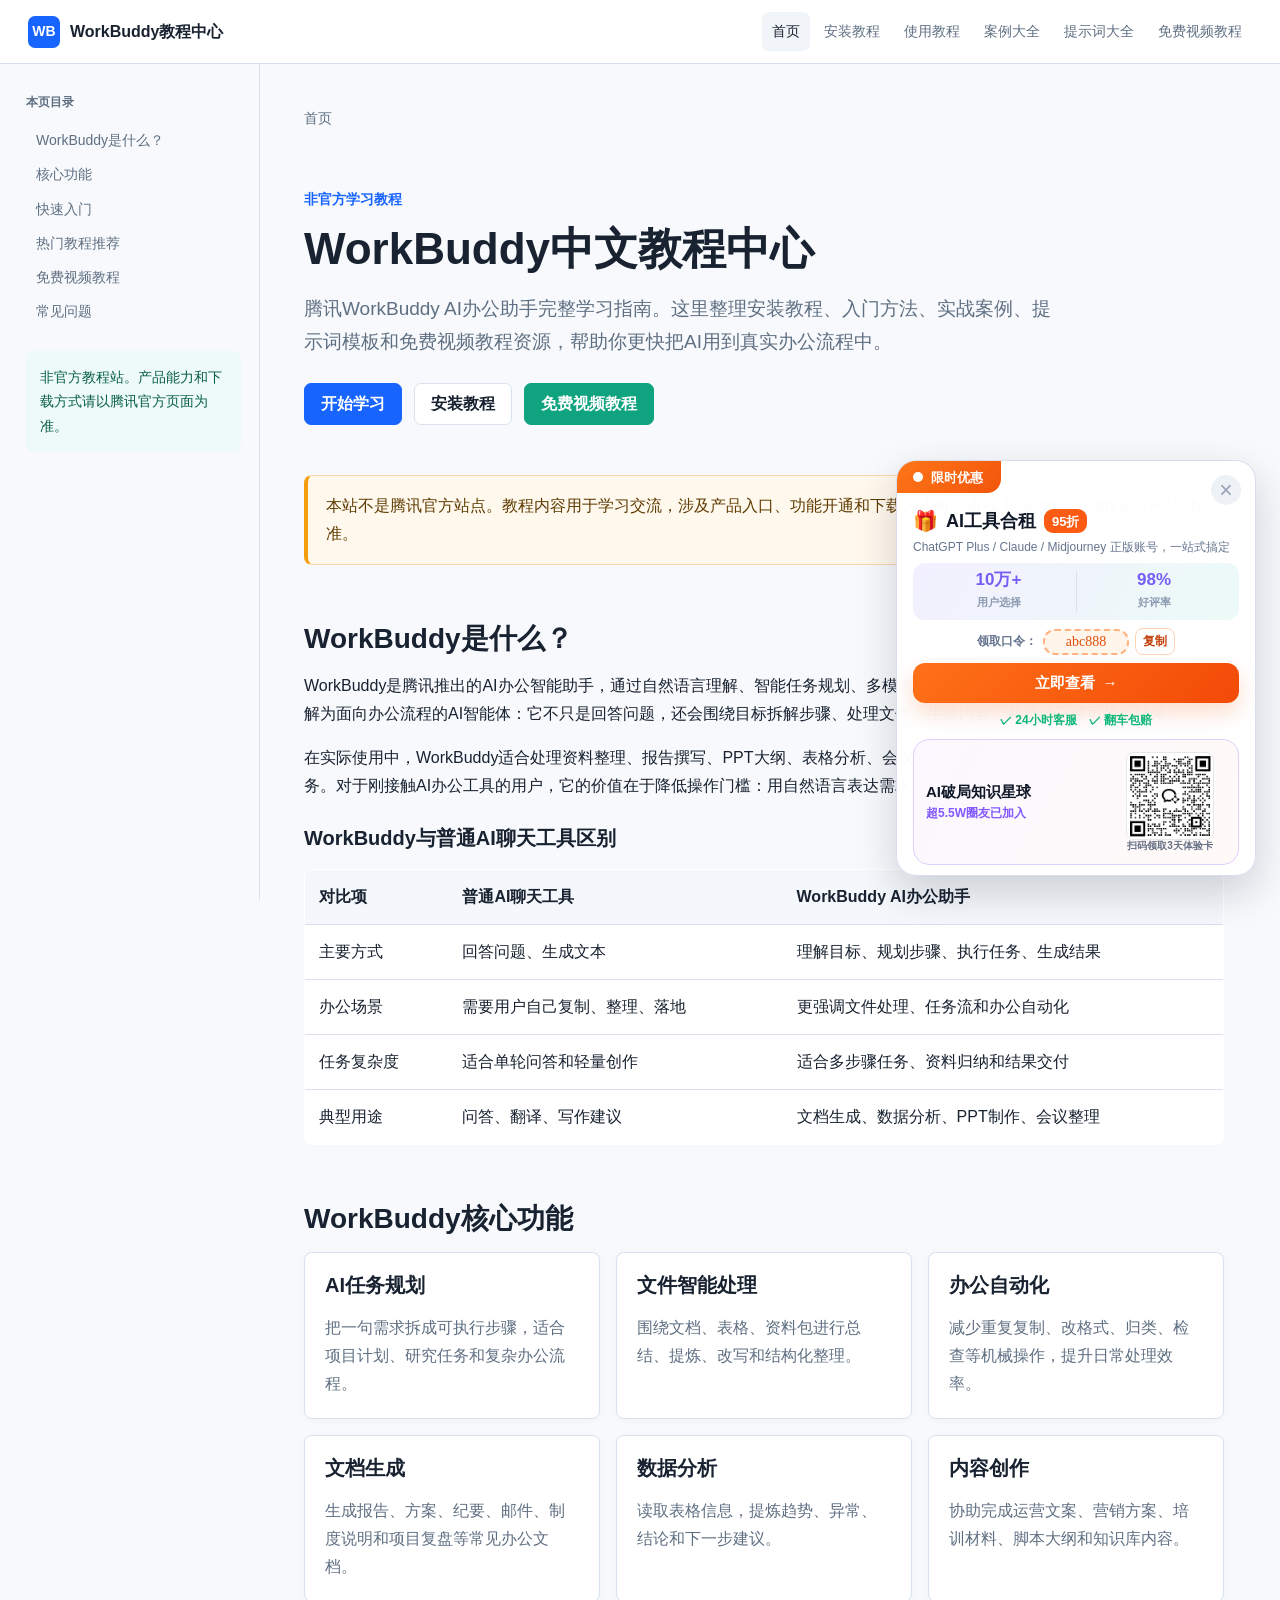
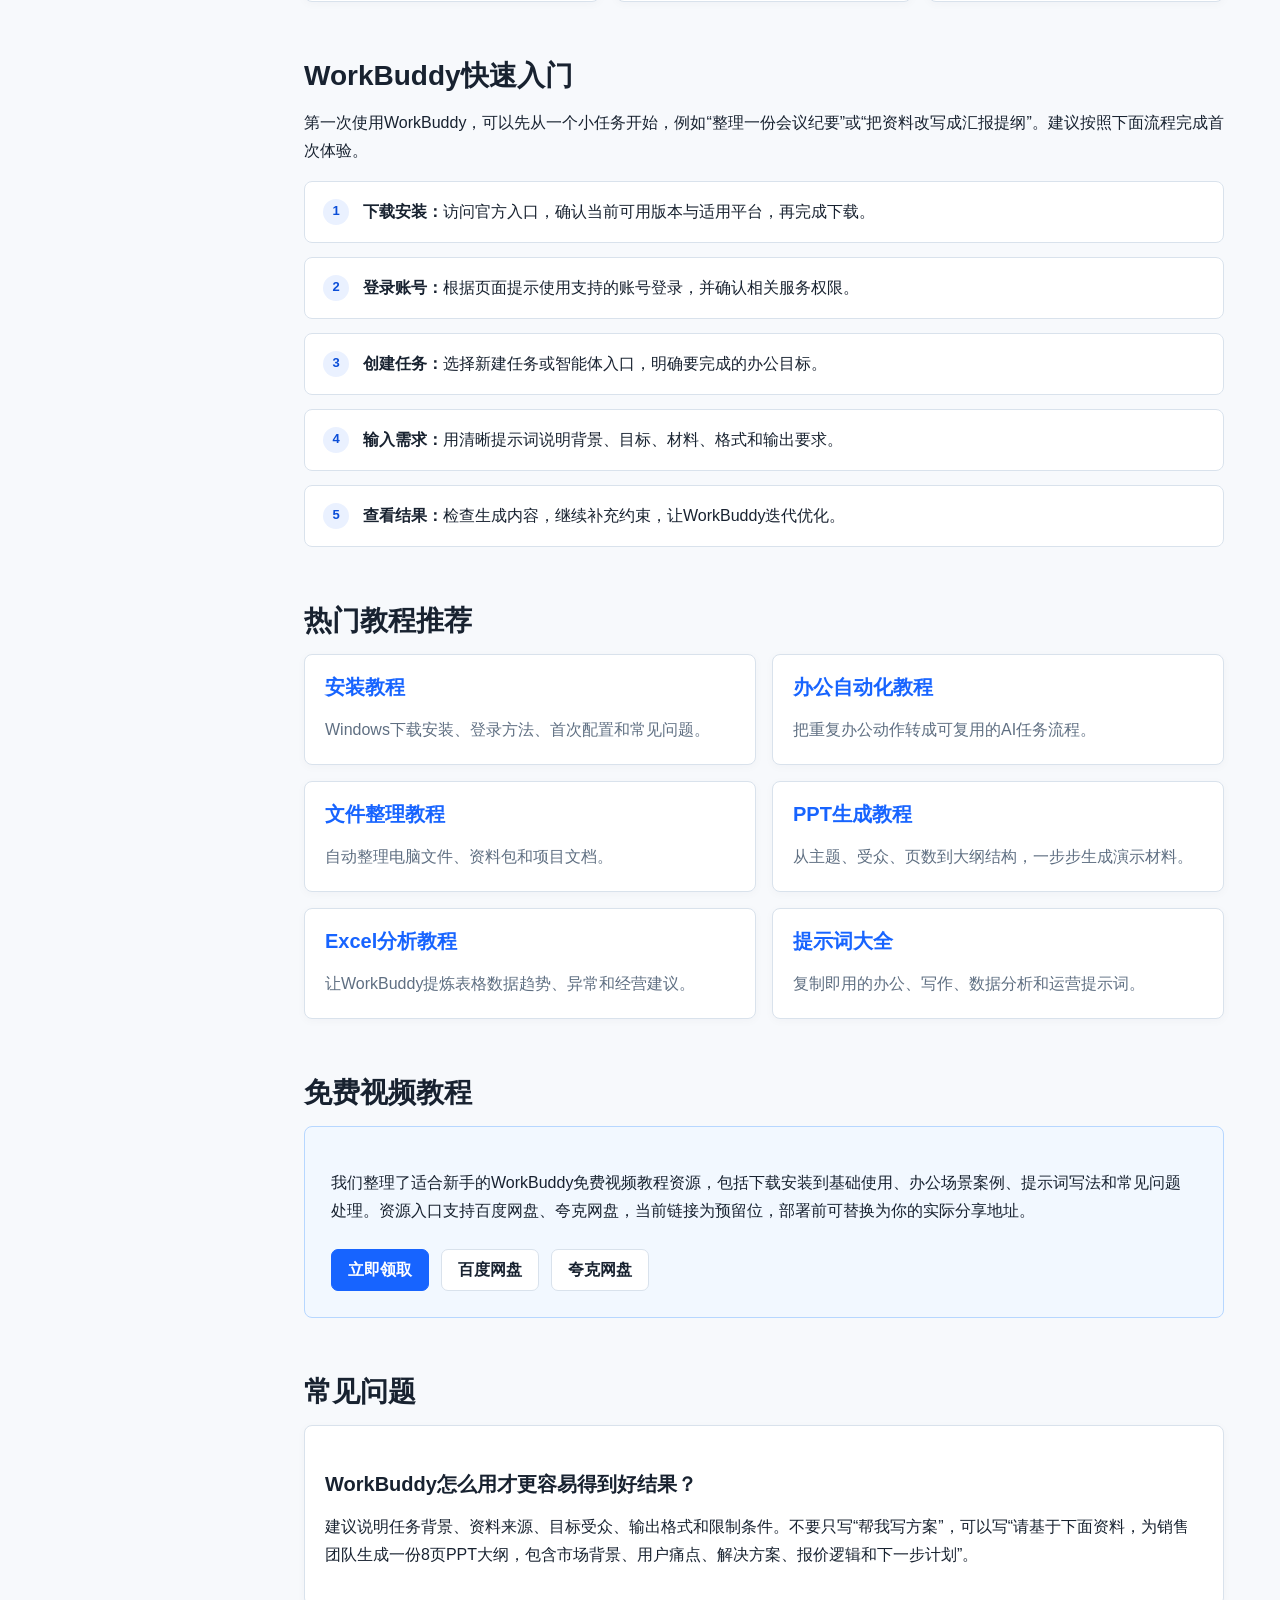
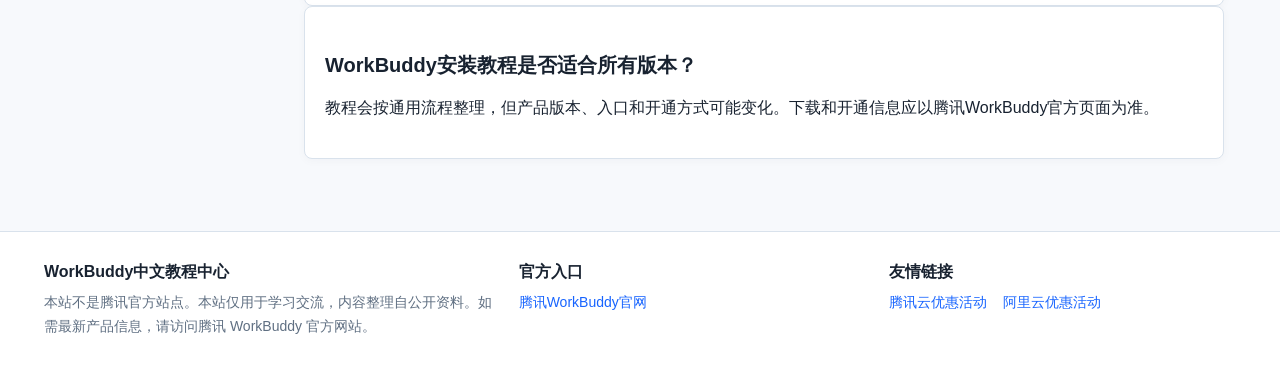
==== index.html @ faf37746 "Add files via upload" ====
﻿<!doctype html>
<html lang="zh-CN">
<head>
  <meta charset="utf-8">
  <meta name="viewport" content="width=device-width, initial-scale=1">
  <title>WorkBuddy中文教程中心</title>
  <meta http-equiv="refresh" content="0; url=workbuddy/index.html">
  <link rel="canonical" href="https://example.com/workbuddy/">
</head>
<body>
  <p>正在进入 <a href="workbuddy/index.html">WorkBuddy中文教程中心</a>...</p>
</body>
</html>
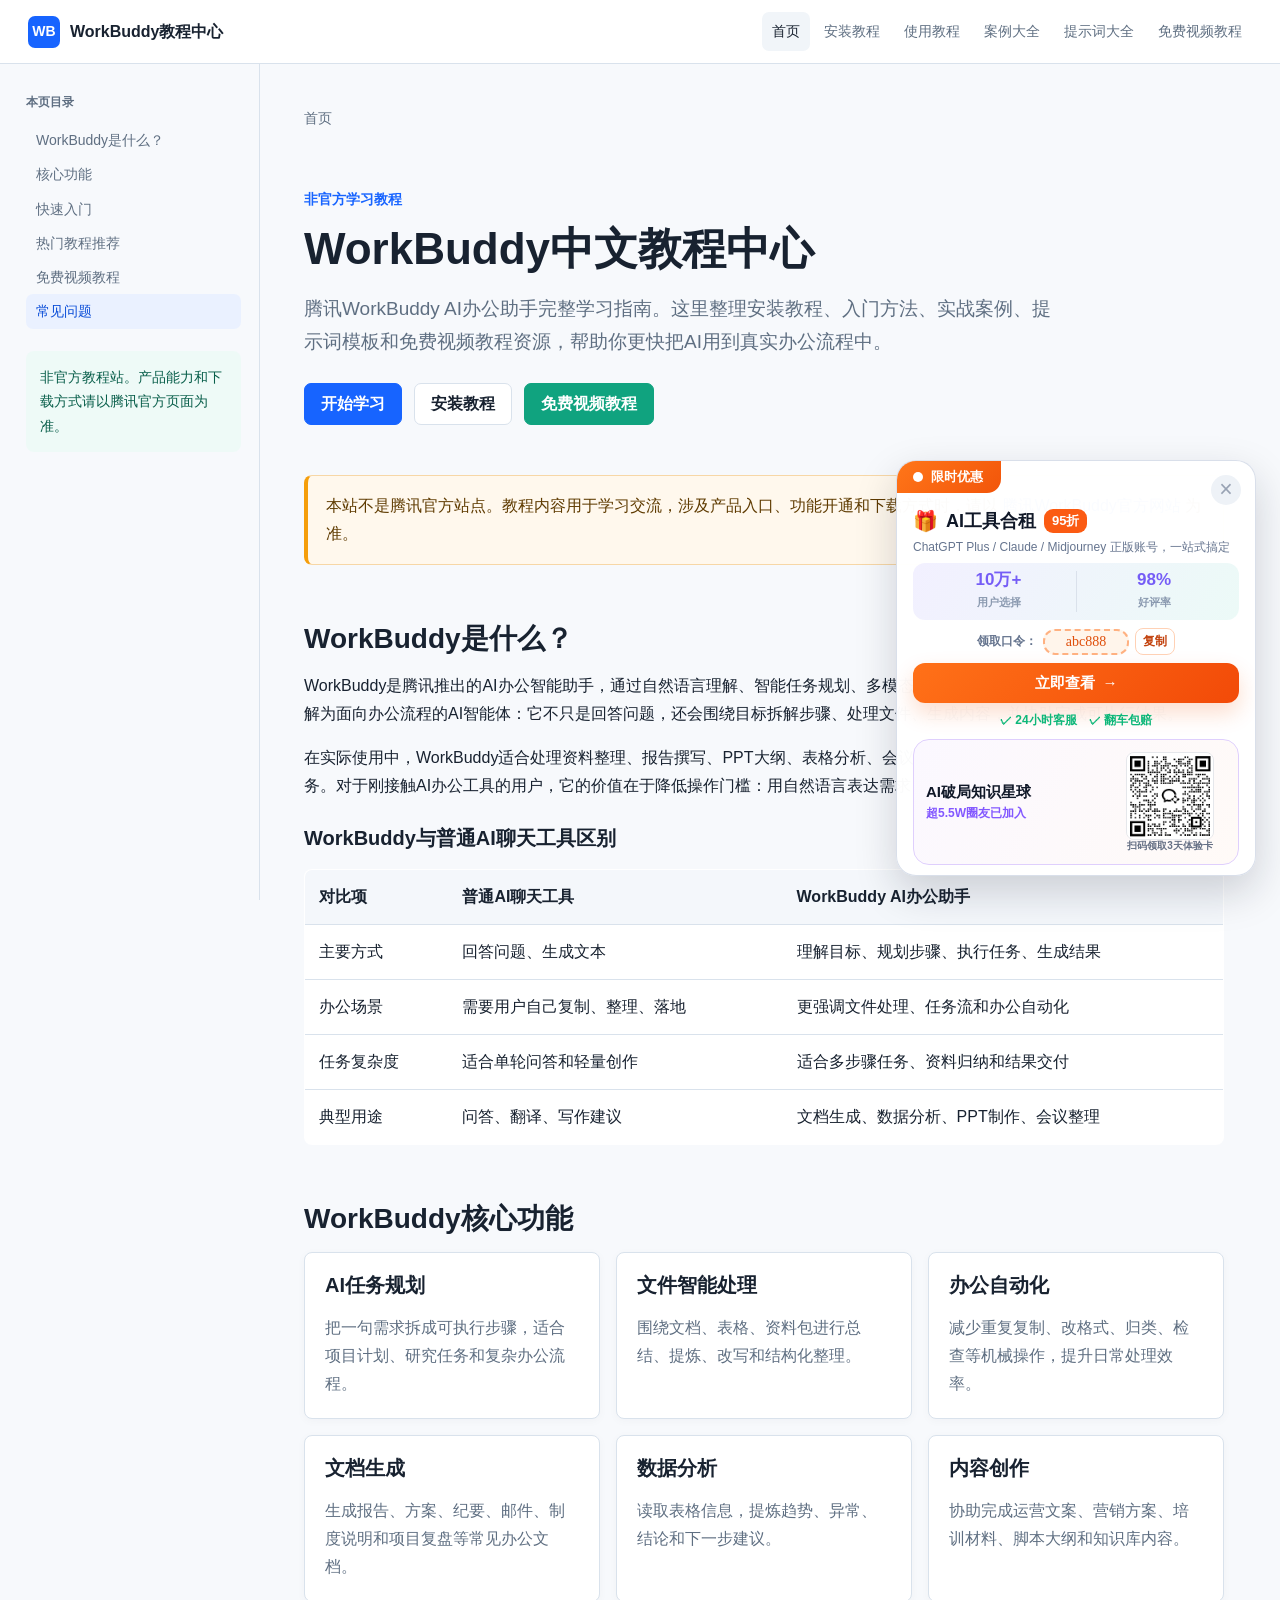
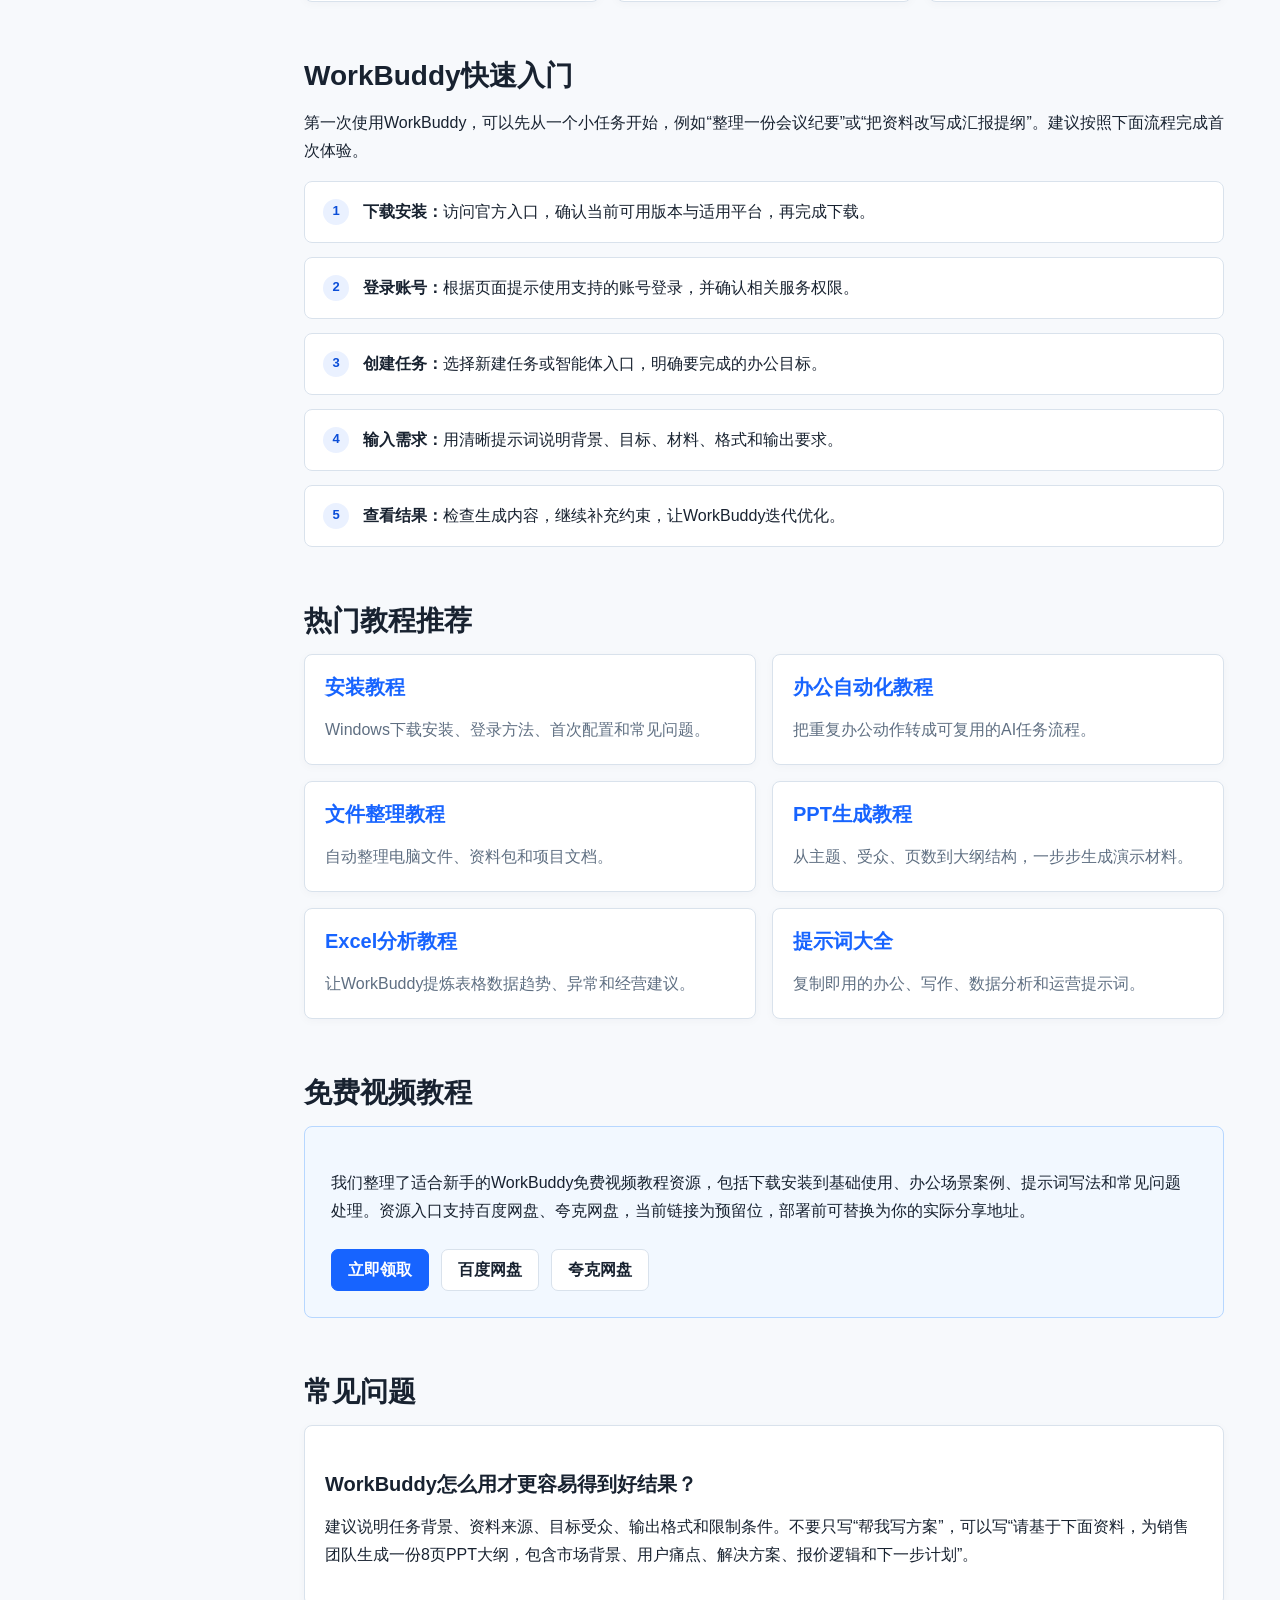
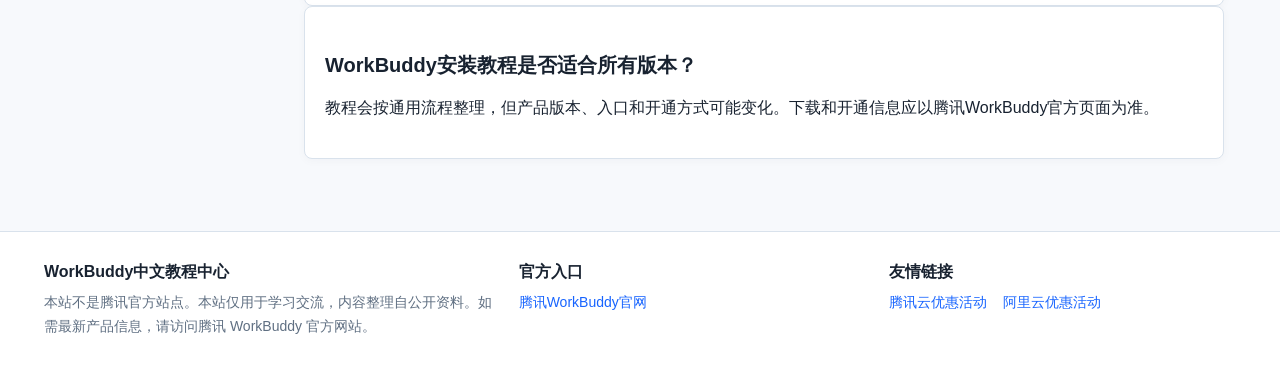
==== commit 50f03690: "Add files via upload" ====
--- a/index.html
+++ b/index.html
@@ -3,14 +3,204 @@
 <head>
   <meta charset="utf-8">
   <meta name="viewport" content="width=device-width, initial-scale=1">
-  <title>WorkBuddy中文教程中心</title>
-  <meta http-equiv="refresh" content="0; url=workbuddy/index.html">
+  <title>WorkBuddy中文教程中心 - 腾讯WorkBuddy使用指南</title>
+  <meta name="description" content="WorkBuddy中文教程网站，提供腾讯WorkBuddy安装教程、使用方法、案例教程、提示词大全以及免费视频教程下载。">
+  <meta name="keywords" content="workbuddy,WorkBuddy教程,WorkBuddy怎么用,WorkBuddy安装教程,WorkBuddy使用方法,WorkBuddy入门指南,腾讯WorkBuddy,WorkBuddy AI办公助手,WorkBuddy智能体教程,WorkBuddy案例,WorkBuddy提示词">
   <link rel="canonical" href="https://example.com/workbuddy/">
+  <meta property="og:type" content="website">
+  <meta property="og:title" content="WorkBuddy中文教程中心 - 腾讯WorkBuddy使用指南">
+  <meta property="og:description" content="学习腾讯WorkBuddy AI办公助手：安装、入门、案例、提示词与免费视频教程资源。">
+  <meta property="og:url" content="https://example.com/workbuddy/">
+  <meta property="og:locale" content="zh_CN">
+  <link rel="stylesheet" href="workbuddy/style.css">
+  <script type="application/ld+json">
+  {
+    "@context": "https://schema.org",
+    "@graph": [
+      {
+        "@type": "Organization",
+        "name": "WorkBuddy中文教程中心",
+        "url": "https://example.com/workbuddy/",
+        "sameAs": ["https://cloud.tencent.com/product/workbuddy"]
+      },
+      {
+        "@type": "Article",
+        "headline": "WorkBuddy中文教程中心",
+        "description": "腾讯WorkBuddy AI办公助手完整学习指南。",
+        "inLanguage": "zh-CN",
+        "author": {"@type": "Organization", "name": "WorkBuddy中文教程中心"},
+        "publisher": {"@type": "Organization", "name": "WorkBuddy中文教程中心"}
+      },
+      {
+        "@type": "BreadcrumbList",
+        "itemListElement": [
+          {"@type": "ListItem", "position": 1, "name": "首页", "item": "https://example.com/workbuddy/"}
+        ]
+      },
+      {
+        "@type": "FAQPage",
+        "mainEntity": [
+          {
+            "@type": "Question",
+            "name": "WorkBuddy是什么？",
+            "acceptedAnswer": {"@type": "Answer", "text": "WorkBuddy是腾讯推出的AI办公智能助手，可通过自然语言理解、任务规划和多模态能力帮助用户完成办公任务。"}
+          },
+          {
+            "@type": "Question",
+            "name": "本站是腾讯官网吗？",
+            "acceptedAnswer": {"@type": "Answer", "text": "不是。本站是非官方学习教程网站，仅用于学习交流，最新产品信息请访问腾讯WorkBuddy官方网站。"}
+          }
+        ]
+      }
+    ]
+  }
+  </script>
 </head>
 <body>
-  <p>正在进入 <a href="workbuddy/index.html">WorkBuddy中文教程中心</a>...</p>
+  <a class="skip-link" href="#main">跳到正文</a>
+  <header class="topbar">
+    <a class="brand" href="index.html" aria-label="WorkBuddy教程中心首页"><span class="brand-mark">WB</span><span>WorkBuddy教程中心</span></a>
+    <nav class="topnav" aria-label="主导航">
+      <a href="index.html" aria-current="page">首页</a>
+      <a href="workbuddy/install/index.html">安装教程</a>
+      <a href="workbuddy/tutorial/index.html">使用教程</a>
+      <a href="workbuddy/cases/index.html">案例大全</a>
+      <a href="workbuddy/prompts/index.html">提示词大全</a>
+      <a href="workbuddy/download/index.html">免费视频教程</a>
+    </nav>
+    <button class="menu-button" type="button" data-menu-button aria-label="打开目录" aria-expanded="false"><span class="menu-icon"></span></button>
+  </header>
+  <div class="layout">
+    <aside class="sidebar" data-sidebar>
+      <p class="sidebar-title">本页目录</p>
+      <a href="#intro">WorkBuddy是什么？</a>
+      <a href="#features">核心功能</a>
+      <a href="#start">快速入门</a>
+      <a href="#recommend">热门教程推荐</a>
+      <a href="#video">免费视频教程</a>
+      <a href="#faq">常见问题</a>
+      <div class="toc-note">非官方教程站。产品能力和下载方式请以腾讯官方页面为准。</div>
+    </aside>
+    <div class="overlay" data-overlay></div>
+    <main id="main" class="content">
+      <article class="doc">
+        <nav class="breadcrumb" aria-label="面包屑">首页</nav>
+        <section class="hero">
+          <p class="eyebrow">非官方学习教程</p>
+          <h1>WorkBuddy中文教程中心</h1>
+          <p class="lead">腾讯WorkBuddy AI办公助手完整学习指南。这里整理安装教程、入门方法、实战案例、提示词模板和免费视频教程资源，帮助你更快把AI用到真实办公流程中。</p>
+          <div class="hero-actions">
+            <a class="button primary" href="workbuddy/tutorial/index.html">开始学习</a>
+            <a class="button" href="workbuddy/install/index.html">安装教程</a>
+            <a class="button accent" href="workbuddy/download/index.html">免费视频教程</a>
+          </div>
+        </section>
+
+        <div class="notice">本站不是腾讯官方站点。教程内容用于学习交流，涉及产品入口、功能开通和下载方式时，请以 <a href="https://cloud.tencent.com/product/workbuddy" target="_blank" rel="noopener">腾讯WorkBuddy官方网站</a> 为准。</div>
+
+        <section id="intro">
+          <h2>WorkBuddy是什么？</h2>
+          <p>WorkBuddy是腾讯推出的AI办公智能助手，通过自然语言理解、智能任务规划、多模态能力帮助用户完成办公任务。你可以把它理解为面向办公流程的AI智能体：它不只是回答问题，还会围绕目标拆解步骤、处理文件、生成内容，并协助完成可执行结果。</p>
+          <p>在实际使用中，WorkBuddy适合处理资料整理、报告撰写、PPT大纲、表格分析、会议纪要、营销内容、项目计划等高频办公任务。对于刚接触AI办公工具的用户，它的价值在于降低操作门槛：用自然语言表达需求，然后逐步校对和优化输出。</p>
+
+          <h3>WorkBuddy与普通AI聊天工具区别</h3>
+          <table class="compare-table">
+            <thead>
+              <tr><th>对比项</th><th>普通AI聊天工具</th><th>WorkBuddy AI办公助手</th></tr>
+            </thead>
+            <tbody>
+              <tr><td>主要方式</td><td>回答问题、生成文本</td><td>理解目标、规划步骤、执行任务、生成结果</td></tr>
+              <tr><td>办公场景</td><td>需要用户自己复制、整理、落地</td><td>更强调文件处理、任务流和办公自动化</td></tr>
+              <tr><td>任务复杂度</td><td>适合单轮问答和轻量创作</td><td>适合多步骤任务、资料归纳和结果交付</td></tr>
+              <tr><td>典型用途</td><td>问答、翻译、写作建议</td><td>文档生成、数据分析、PPT制作、会议整理</td></tr>
+            </tbody>
+          </table>
+        </section>
+
+        <section id="features">
+          <h2>WorkBuddy核心功能</h2>
+          <div class="grid cols-3">
+            <div class="card"><h3>AI任务规划</h3><p>把一句需求拆成可执行步骤，适合项目计划、研究任务和复杂办公流程。</p></div>
+            <div class="card"><h3>文件智能处理</h3><p>围绕文档、表格、资料包进行总结、提炼、改写和结构化整理。</p></div>
+            <div class="card"><h3>办公自动化</h3><p>减少重复复制、改格式、归类、检查等机械操作，提升日常处理效率。</p></div>
+            <div class="card"><h3>文档生成</h3><p>生成报告、方案、纪要、邮件、制度说明和项目复盘等常见办公文档。</p></div>
+            <div class="card"><h3>数据分析</h3><p>读取表格信息，提炼趋势、异常、结论和下一步建议。</p></div>
+            <div class="card"><h3>内容创作</h3><p>协助完成运营文案、营销方案、培训材料、脚本大纲和知识库内容。</p></div>
+          </div>
+        </section>
+
+        <section id="start">
+          <h2>WorkBuddy快速入门</h2>
+          <p>第一次使用WorkBuddy，可以先从一个小任务开始，例如“整理一份会议纪要”或“把资料改写成汇报提纲”。建议按照下面流程完成首次体验。</p>
+          <ol class="step-list">
+            <li><strong>下载安装：</strong>访问官方入口，确认当前可用版本与适用平台，再完成下载。</li>
+            <li><strong>登录账号：</strong>根据页面提示使用支持的账号登录，并确认相关服务权限。</li>
+            <li><strong>创建任务：</strong>选择新建任务或智能体入口，明确要完成的办公目标。</li>
+            <li><strong>输入需求：</strong>用清晰提示词说明背景、目标、材料、格式和输出要求。</li>
+            <li><strong>查看结果：</strong>检查生成内容，继续补充约束，让WorkBuddy迭代优化。</li>
+          </ol>
+        </section>
+
+        <section id="recommend">
+          <h2>热门教程推荐</h2>
+          <div class="grid cols-2">
+            <a class="card" href="workbuddy/install/index.html"><h3>安装教程</h3><p>Windows下载安装、登录方法、首次配置和常见问题。</p></a>
+            <a class="card" href="workbuddy/tutorial/index.html#automation"><h3>办公自动化教程</h3><p>把重复办公动作转成可复用的AI任务流程。</p></a>
+            <a class="card" href="workbuddy/cases/index.html#files"><h3>文件整理教程</h3><p>自动整理电脑文件、资料包和项目文档。</p></a>
+            <a class="card" href="workbuddy/tutorial/index.html#ppt"><h3>PPT生成教程</h3><p>从主题、受众、页数到大纲结构，一步步生成演示材料。</p></a>
+            <a class="card" href="workbuddy/tutorial/index.html#excel"><h3>Excel分析教程</h3><p>让WorkBuddy提炼表格数据趋势、异常和经营建议。</p></a>
+            <a class="card" href="workbuddy/prompts/index.html"><h3>提示词大全</h3><p>复制即用的办公、写作、数据分析和运营提示词。</p></a>
+          </div>
+        </section>
+
+        <section id="video">
+          <h2>免费视频教程</h2>
+          <div class="download-panel">
+            <p>我们整理了适合新手的WorkBuddy免费视频教程资源，包括下载安装到基础使用、办公场景案例、提示词写法和常见问题处理。资源入口支持百度网盘、夸克网盘，当前链接为预留位，部署前可替换为你的实际分享地址。</p>
+            <div class="button-row">
+              <a class="button primary" href="workbuddy/download/index.html">立即领取</a>
+              <a class="button" href="workbuddy/download/index.html#baidu">百度网盘</a>
+              <a class="button" href="workbuddy/download/index.html#quark">夸克网盘</a>
+            </div>
+          </div>
+        </section>
+
+        <section id="faq">
+          <h2>常见问题</h2>
+          <div class="faq-item">
+            <h3>WorkBuddy怎么用才更容易得到好结果？</h3>
+            <p>建议说明任务背景、资料来源、目标受众、输出格式和限制条件。不要只写“帮我写方案”，可以写“请基于下面资料，为销售团队生成一份8页PPT大纲，包含市场背景、用户痛点、解决方案、报价逻辑和下一步计划”。</p>
+          </div>
+          <div class="faq-item">
+            <h3>WorkBuddy安装教程是否适合所有版本？</h3>
+            <p>教程会按通用流程整理，但产品版本、入口和开通方式可能变化。下载和开通信息应以腾讯WorkBuddy官方页面为准。</p>
+          </div>
+        </section>
+      </article>
+    </main>
+  </div>
+  <footer class="footer">
+    <div class="footer-inner">
+      <section>
+        <h2>WorkBuddy中文教程中心</h2>
+        <p>本站不是腾讯官方站点。本站仅用于学习交流，内容整理自公开资料。如需最新产品信息，请访问腾讯 WorkBuddy 官方网站。</p>
+      </section>
+      <section>
+        <h3>官方入口</h3>
+        <a href="https://cloud.tencent.com/product/workbuddy" target="_blank" rel="noopener">腾讯WorkBuddy官网</a>
+      </section>
+      <section>
+        <h3>友情链接</h3>
+        <a href="https://curl.qcloud.com/9fsPg7Re" target="_blank" rel="noopener">腾讯云优惠活动</a>
+        <a href="https://www.aliyun.com/minisite/goods?userCode=xbifxhv7" target="_blank" rel="noopener">阿里云优惠活动</a>
+      </section>
+    </div>
+  </footer>
+  <script src="workbuddy/popup-config.js" defer></script>
+  <script src="workbuddy/script.js" defer></script>
 </body>
 </html>
 
 
 
+
--- a/workbuddy/style.css
+++ b/workbuddy/style.css
@@ -0,0 +1,957 @@
+:root {
+  --bg: #f7f9fc;
+  --panel: #ffffff;
+  --panel-soft: #f1f5f9;
+  --text: #182230;
+  --muted: #5f6f82;
+  --line: #d9e2ec;
+  --primary: #1764ff;
+  --primary-dark: #0b4ed8;
+  --accent: #10a37f;
+  --warning: #b54708;
+  --code: #0f172a;
+  --shadow: 0 10px 30px rgba(24, 34, 48, 0.08);
+  --radius: 8px;
+  --sidebar: 260px;
+}
+
+* {
+  box-sizing: border-box;
+}
+
+html {
+  scroll-behavior: smooth;
+}
+
+body {
+  margin: 0;
+  color: var(--text);
+  background: var(--bg);
+  font-family: -apple-system, BlinkMacSystemFont, "Segoe UI", "PingFang SC", "Microsoft YaHei", Arial, sans-serif;
+  font-size: 16px;
+  line-height: 1.75;
+}
+
+a {
+  color: var(--primary);
+  text-decoration: none;
+}
+
+a:hover {
+  color: var(--primary-dark);
+  text-decoration: underline;
+}
+
+.skip-link {
+  position: absolute;
+  left: 12px;
+  top: -48px;
+  z-index: 1000;
+  padding: 8px 12px;
+  background: var(--text);
+  color: #fff;
+  border-radius: 6px;
+}
+
+.skip-link:focus {
+  top: 12px;
+}
+
+.topbar {
+  position: sticky;
+  top: 0;
+  z-index: 60;
+  height: 64px;
+  display: flex;
+  align-items: center;
+  gap: 18px;
+  padding: 0 28px;
+  background: rgba(255, 255, 255, 0.94);
+  border-bottom: 1px solid var(--line);
+  backdrop-filter: blur(12px);
+}
+
+.brand {
+  display: flex;
+  align-items: center;
+  gap: 10px;
+  min-width: max-content;
+  font-weight: 700;
+  color: var(--text);
+}
+
+.brand-mark {
+  display: grid;
+  place-items: center;
+  width: 32px;
+  height: 32px;
+  color: #fff;
+  background: var(--primary);
+  border-radius: 7px;
+  font-size: 14px;
+  letter-spacing: 0;
+}
+
+.topnav {
+  display: flex;
+  align-items: center;
+  gap: 4px;
+  margin-left: auto;
+  white-space: nowrap;
+}
+
+.topnav a {
+  display: inline-flex;
+  align-items: center;
+  min-height: 38px;
+  padding: 7px 10px;
+  border-radius: 7px;
+  color: var(--muted);
+  font-size: 14px;
+}
+
+.topnav a:hover,
+.topnav a[aria-current="page"] {
+  background: var(--panel-soft);
+  color: var(--text);
+  text-decoration: none;
+}
+
+.menu-button {
+  display: none;
+  align-items: center;
+  justify-content: center;
+  width: 38px;
+  height: 38px;
+  margin-left: auto;
+  border: 1px solid var(--line);
+  border-radius: 7px;
+  background: #fff;
+  color: var(--text);
+  cursor: pointer;
+}
+
+.menu-icon,
+.menu-icon::before,
+.menu-icon::after {
+  display: block;
+  width: 18px;
+  height: 2px;
+  background: currentColor;
+  border-radius: 99px;
+  content: "";
+}
+
+.menu-icon {
+  position: relative;
+}
+
+.menu-icon::before {
+  position: absolute;
+  top: -6px;
+}
+
+.menu-icon::after {
+  position: absolute;
+  top: 6px;
+}
+
+.layout {
+  display: grid;
+  grid-template-columns: var(--sidebar) minmax(0, 1fr);
+  max-width: 1320px;
+  margin: 0 auto;
+}
+
+.sidebar {
+  position: sticky;
+  top: 64px;
+  height: calc(100vh - 64px);
+  padding: 28px 18px 32px 26px;
+  overflow-y: auto;
+  border-right: 1px solid var(--line);
+}
+
+.sidebar-title {
+  margin: 0 0 10px;
+  color: var(--muted);
+  font-size: 12px;
+  font-weight: 700;
+  letter-spacing: 0;
+}
+
+.sidebar a {
+  display: block;
+  padding: 7px 10px;
+  border-radius: 7px;
+  color: var(--muted);
+  font-size: 14px;
+  line-height: 1.45;
+}
+
+.sidebar a:hover,
+.sidebar a.active {
+  background: #eaf1ff;
+  color: var(--primary-dark);
+  text-decoration: none;
+}
+
+.content {
+  min-width: 0;
+  padding: 42px 44px 72px;
+}
+
+.doc {
+  max-width: 920px;
+}
+
+.hero {
+  padding: 34px 0 22px;
+}
+
+.eyebrow {
+  margin: 0 0 10px;
+  color: var(--primary);
+  font-size: 14px;
+  font-weight: 700;
+}
+
+h1,
+h2,
+h3 {
+  line-height: 1.25;
+  letter-spacing: 0;
+}
+
+h1 {
+  margin: 0;
+  font-size: 44px;
+}
+
+h2 {
+  margin: 46px 0 16px;
+  padding-top: 10px;
+  font-size: 28px;
+}
+
+h3 {
+  margin: 26px 0 10px;
+  font-size: 20px;
+}
+
+.lead {
+  max-width: 760px;
+  margin: 16px 0 0;
+  color: var(--muted);
+  font-size: 19px;
+}
+
+.hero-actions,
+.button-row {
+  display: flex;
+  flex-wrap: wrap;
+  gap: 12px;
+  margin-top: 24px;
+}
+
+.button {
+  display: inline-flex;
+  align-items: center;
+  justify-content: center;
+  min-height: 42px;
+  padding: 9px 16px;
+  border: 1px solid var(--line);
+  border-radius: 7px;
+  background: #fff;
+  color: var(--text);
+  font-weight: 650;
+  line-height: 1.25;
+}
+
+.button:hover {
+  background: var(--panel-soft);
+  color: var(--text);
+  text-decoration: none;
+}
+
+.button.primary {
+  border-color: var(--primary);
+  background: var(--primary);
+  color: #fff;
+}
+
+.button.primary:hover {
+  border-color: var(--primary-dark);
+  background: var(--primary-dark);
+  color: #fff;
+}
+
+.button.accent {
+  border-color: var(--accent);
+  background: var(--accent);
+  color: #fff;
+}
+
+.button.accent:hover {
+  filter: brightness(0.95);
+  color: #fff;
+}
+
+.notice {
+  margin: 28px 0;
+  padding: 16px 18px;
+  border: 1px solid #f7d7a6;
+  border-left: 4px solid #f59e0b;
+  border-radius: var(--radius);
+  background: #fff8ed;
+  color: #5f3b00;
+}
+
+.grid {
+  display: grid;
+  gap: 16px;
+}
+
+.grid.cols-2 {
+  grid-template-columns: repeat(2, minmax(0, 1fr));
+}
+
+.grid.cols-3 {
+  grid-template-columns: repeat(3, minmax(0, 1fr));
+}
+
+.card,
+.case-card,
+.prompt-card,
+.faq-item {
+  padding: 20px;
+  border: 1px solid var(--line);
+  border-radius: var(--radius);
+  background: var(--panel);
+  box-shadow: 0 2px 10px rgba(24, 34, 48, 0.03);
+}
+
+.card h3,
+.case-card h3,
+.prompt-card h3 {
+  margin-top: 0;
+}
+
+.card p,
+.case-card p,
+.prompt-card p {
+  margin-bottom: 0;
+  color: var(--muted);
+}
+
+.step-list {
+  display: grid;
+  gap: 14px;
+  padding: 0;
+  list-style: none;
+  counter-reset: step;
+}
+
+.step-list li {
+  position: relative;
+  padding: 16px 18px 16px 58px;
+  border: 1px solid var(--line);
+  border-radius: var(--radius);
+  background: #fff;
+}
+
+.step-list li::before {
+  position: absolute;
+  left: 18px;
+  top: 17px;
+  display: grid;
+  place-items: center;
+  width: 26px;
+  height: 26px;
+  border-radius: 50%;
+  background: #eaf1ff;
+  color: var(--primary-dark);
+  font-size: 13px;
+  font-weight: 700;
+  counter-increment: step;
+  content: counter(step);
+}
+
+.compare-table,
+.data-table {
+  width: 100%;
+  margin: 18px 0;
+  border-collapse: collapse;
+  overflow: hidden;
+  border: 1px solid var(--line);
+  border-radius: var(--radius);
+  background: #fff;
+}
+
+.compare-table th,
+.compare-table td,
+.data-table th,
+.data-table td {
+  padding: 13px 14px;
+  border-bottom: 1px solid var(--line);
+  text-align: left;
+  vertical-align: top;
+}
+
+.compare-table th,
+.data-table th {
+  background: #f4f7fb;
+  font-weight: 700;
+}
+
+.compare-table tr:last-child td,
+.data-table tr:last-child td {
+  border-bottom: 0;
+}
+
+.toc-note {
+  margin-top: 22px;
+  padding: 14px;
+  border-radius: var(--radius);
+  background: #eefaf7;
+  color: #085e4a;
+  font-size: 14px;
+}
+
+.breadcrumb {
+  margin-bottom: 22px;
+  color: var(--muted);
+  font-size: 14px;
+}
+
+.breadcrumb a {
+  color: var(--muted);
+}
+
+.code-block {
+  overflow-x: auto;
+  margin: 14px 0;
+  padding: 16px;
+  border-radius: var(--radius);
+  background: var(--code);
+  color: #e2e8f0;
+  font-size: 14px;
+  line-height: 1.65;
+  white-space: pre-wrap;
+}
+
+.tag {
+  display: inline-flex;
+  align-items: center;
+  min-height: 24px;
+  padding: 2px 8px;
+  border-radius: 999px;
+  background: #eef2f7;
+  color: var(--muted);
+  font-size: 12px;
+  font-weight: 650;
+}
+
+.download-panel {
+  padding: 26px;
+  border: 1px solid #b7d7ff;
+  border-radius: var(--radius);
+  background: #f2f8ff;
+}
+
+.footer {
+  border-top: 1px solid var(--line);
+  background: #fff;
+}
+
+.footer-inner {
+  display: grid;
+  grid-template-columns: 1.3fr 1fr 1fr;
+  gap: 24px;
+  max-width: 1320px;
+  margin: 0 auto;
+  padding: 30px 44px;
+  color: var(--muted);
+  font-size: 14px;
+}
+
+.footer h2,
+.footer h3 {
+  margin: 0 0 8px;
+  padding: 0;
+  color: var(--text);
+  font-size: 16px;
+}
+
+.footer p {
+  margin: 0 0 8px;
+}
+
+.footer a {
+  display: inline-block;
+  margin-right: 12px;
+}
+
+.overlay {
+  display: none;
+}
+
+.float-popup {
+  position: fixed;
+  right: 24px;
+  bottom: 24px;
+  z-index: 120;
+  width: min(360px, calc(100vw - 24px));
+  max-height: 62vh;
+  color: #101828;
+  background: rgba(255, 255, 255, 0.98);
+  border: 1px solid rgba(213, 220, 232, 0.9);
+  border-radius: 20px;
+  box-shadow: 0 16px 42px rgba(16, 24, 40, 0.18);
+  opacity: 0;
+  transform: translate3d(0, 26px, 0) scale(0.96);
+  transition: opacity 240ms ease, transform 240ms ease;
+  overflow: hidden;
+}
+
+.float-popup.is-visible {
+  opacity: 1;
+  transform: translate3d(0, 0, 0) scale(1);
+}
+
+.float-popup-ribbon {
+  position: absolute;
+  left: 0;
+  top: 0;
+  display: inline-flex;
+  align-items: center;
+  gap: 8px;
+  min-height: 32px;
+  padding: 6px 18px 6px 16px;
+  border-bottom-right-radius: 14px;
+  background: linear-gradient(135deg, #ff7619, #f2550a);
+  color: #fff;
+  font-size: 13px;
+  font-weight: 800;
+  line-height: 1;
+}
+
+.float-popup-dot {
+  width: 10px;
+  height: 10px;
+  border-radius: 50%;
+  background: #fff;
+}
+
+.float-popup-close {
+  position: absolute;
+  right: 14px;
+  top: 14px;
+  display: grid;
+  place-items: center;
+  width: 30px;
+  height: 30px;
+  border: 0;
+  border-radius: 50%;
+  background: #eef2f7;
+  color: #98a2b3;
+  font-size: 23px;
+  line-height: 1;
+  cursor: pointer;
+}
+
+.float-popup-close:hover {
+  background: #e4e9f1;
+  color: #667085;
+}
+
+.float-popup-inner {
+  padding: 48px 16px 10px;
+}
+
+.float-popup-title-row {
+  display: flex;
+  align-items: center;
+  gap: 8px;
+}
+
+.float-popup-title-row strong {
+  font-size: 18px;
+  line-height: 1.15;
+  letter-spacing: 0;
+}
+
+.float-popup-icon {
+  font-size: 20px;
+  line-height: 1;
+}
+
+.float-popup-badge {
+  display: inline-flex;
+  align-items: center;
+  justify-content: center;
+  min-height: 24px;
+  padding: 2px 8px;
+  border-radius: 9px;
+  background: #fb5b13;
+  color: #fff;
+  font-size: 13px;
+  font-weight: 800;
+  line-height: 1;
+  white-space: nowrap;
+}
+
+.float-popup-description {
+  margin: 6px 0 8px;
+  color: #66758f;
+  font-size: 12px;
+  line-height: 1.35;
+}
+
+.float-popup-stats {
+  display: grid;
+  grid-template-columns: repeat(2, minmax(0, 1fr));
+  margin: 0 0 8px;
+  padding: 8px 8px;
+  border-radius: 12px;
+  background: linear-gradient(120deg, #f2f0ff, #ecfaf7);
+}
+
+.float-popup-stats > div {
+  display: grid;
+  justify-items: center;
+  gap: 3px;
+}
+
+.float-popup-stats > div + div {
+  border-left: 1px solid rgba(142, 154, 176, 0.22);
+}
+
+.float-popup-stat-value {
+  color: #755df6;
+  font-size: 17px;
+  font-weight: 850;
+  line-height: 1.1;
+}
+
+.float-popup-stat-label {
+  color: #8b9ab0;
+  font-size: 11px;
+  font-weight: 700;
+}
+
+.float-popup-coupon {
+  display: flex;
+  align-items: center;
+  justify-content: center;
+  gap: 6px;
+  margin-bottom: 8px;
+  font-size: 12px;
+}
+
+.float-popup-coupon-label {
+  color: #66758f;
+  font-weight: 750;
+}
+
+.float-popup-coupon-code {
+  min-width: 86px;
+  padding: 4px 8px;
+  border: 2px dashed #ffb181;
+  border-radius: 12px;
+  background: #fff5eb;
+  color: #df4e0a;
+  font-family: Georgia, "Times New Roman", serif;
+  font-size: 14px;
+  line-height: 1;
+  text-align: center;
+}
+
+.float-popup-copy {
+  min-height: 26px;
+  padding: 4px 7px;
+  font-size: 12px;
+  border: 1px solid #ffd1b5;
+  border-radius: 8px;
+  background: #fff;
+  color: #c2410c;
+  font-weight: 700;
+  cursor: pointer;
+}
+
+.float-popup-primary {
+  display: flex;
+  align-items: center;
+  justify-content: center;
+  width: 100%;
+  min-height: 40px;
+  border-radius: 12px;
+  background: linear-gradient(135deg, #ff7118, #f24a08);
+  color: #fff;
+  font-size: 15px;
+  font-weight: 850;
+  box-shadow: 0 10px 22px rgba(242, 83, 11, 0.2);
+}
+
+.float-popup-primary:hover {
+  color: #fff;
+  text-decoration: none;
+  filter: brightness(0.98);
+}
+
+.float-popup-primary::after {
+  margin-left: 8px;
+  content: "→";
+}
+
+.float-popup-features {
+  display: flex;
+  justify-content: center;
+  gap: 12px;
+  margin: 7px 0;
+  color: #0db779;
+  font-size: 12px;
+  font-weight: 750;
+}
+
+.float-popup-secondary {
+  display: grid;
+  grid-template-columns: minmax(0, 1fr) 112px;
+  align-items: center;
+  gap: 14px;
+  margin-top: 8px;
+  padding: 12px;
+  border: 1px solid #dfcffd;
+  border-radius: 16px;
+  background: linear-gradient(120deg, #fbf8ff 0%, #fffaf7 100%);
+  color: #101828;
+  min-height: 112px;
+}
+
+.float-popup-secondary:hover {
+  color: #101828;
+  text-decoration: none;
+  border-color: #c7adff;
+  background: linear-gradient(120deg, #f8f3ff 0%, #fff8f1 100%);
+}
+
+.float-popup-secondary-text {
+  min-width: 0;
+  display: grid;
+  gap: 5px;
+  align-content: center;
+}
+
+.float-popup-secondary-title,
+.float-popup-secondary-subtitle {
+  display: block;
+  line-height: 1.22;
+  overflow: hidden;
+  text-overflow: ellipsis;
+  white-space: nowrap;
+  word-break: keep-all;
+}
+
+.float-popup-secondary-title {
+  font-weight: 800;
+  font-size: 15px;
+}
+
+.float-popup-secondary-subtitle {
+  color: #8358ff;
+  font-size: 12px;
+  font-weight: 700;
+}
+
+.float-popup-secondary-qr {
+  display: grid;
+  justify-items: center;
+  min-width: 0;
+}
+
+.float-popup-secondary-qr img,
+.float-popup-secondary-qr-placeholder {
+  display: grid;
+  place-items: center;
+  width: 88px;
+  height: 88px;
+  border: 1px solid #e5e7eb;
+  border-radius: 8px;
+  background: #fff;
+  color: #98a2b3;
+  font-size: 12px;
+  object-fit: cover;
+}
+
+.float-popup-secondary-caption {
+  display: block;
+  max-width: 112px;
+  color: #667085;
+  font-size: 10px;
+  font-weight: 650;
+  line-height: 1.2;
+  text-align: center;
+}
+
+@media (max-width: 980px) {
+  .topbar {
+    padding: 0 16px;
+  }
+
+  .topnav {
+    display: none;
+  }
+
+  .menu-button {
+    display: inline-flex;
+  }
+
+  .layout {
+    display: block;
+  }
+
+  .sidebar {
+    position: fixed;
+    inset: 64px auto 0 0;
+    z-index: 80;
+    width: min(86vw, 320px);
+    height: calc(100vh - 64px);
+    transform: translateX(-104%);
+    transition: transform 160ms ease;
+    background: #fff;
+    box-shadow: var(--shadow);
+  }
+
+  body.sidebar-open .sidebar {
+    transform: translateX(0);
+  }
+
+  .overlay {
+    position: fixed;
+    inset: 64px 0 0;
+    z-index: 70;
+    background: rgba(15, 23, 42, 0.28);
+  }
+
+  body.sidebar-open .overlay {
+    display: block;
+  }
+
+  .content {
+    padding: 28px 18px 58px;
+  }
+
+  h1 {
+    font-size: 34px;
+  }
+
+  h2 {
+    font-size: 24px;
+  }
+
+  .lead {
+    font-size: 17px;
+  }
+
+  .grid.cols-2,
+  .grid.cols-3 {
+    grid-template-columns: 1fr;
+  }
+
+  .footer-inner {
+    grid-template-columns: 1fr;
+    padding: 28px 18px;
+  }
+}
+
+@media (max-width: 560px) {
+  body {
+    font-size: 15px;
+  }
+
+  .brand span:last-child {
+    max-width: 190px;
+    overflow: hidden;
+    text-overflow: ellipsis;
+    white-space: nowrap;
+  }
+
+  .hero {
+    padding-top: 22px;
+  }
+
+  h1 {
+    font-size: 30px;
+  }
+
+  .hero-actions,
+  .button-row {
+    display: grid;
+  }
+
+  .button {
+    width: 100%;
+  }
+
+  .compare-table,
+  .data-table {
+    display: block;
+    overflow-x: auto;
+  }
+
+  .float-popup {
+    right: 12px;
+    bottom: 12px;
+    width: calc(100vw - 24px);
+    max-height: 62vh;
+    border-radius: 22px;
+  }
+
+  .float-popup-inner {
+    padding: 48px 14px 10px;
+  }
+
+  .float-popup-title-row strong {
+    font-size: 17px;
+  }
+
+  .float-popup-description {
+    font-size: 12px;
+  }
+
+  .float-popup-primary {
+    min-height: 40px;
+    font-size: 15px;
+  }
+
+  .float-popup-secondary {
+    grid-template-columns: minmax(0, 1fr) 96px;
+    min-height: 104px;
+    gap: 10px;
+    padding: 10px;
+  }
+
+  .float-popup-secondary-title {
+    font-size: 15px;
+  }
+
+  .float-popup-secondary-subtitle {
+    font-size: 12px;
+  }
+
+  .float-popup-secondary-qr img,
+  .float-popup-secondary-qr-placeholder {
+    width: 74px;
+    height: 74px;
+  }
+
+  .float-popup-secondary-caption {
+    max-width: 96px;
+    font-size: 9px;
+  }
+
+  .float-popup-features {
+    flex-wrap: wrap;
+    gap: 8px 14px;
+  }
+}
